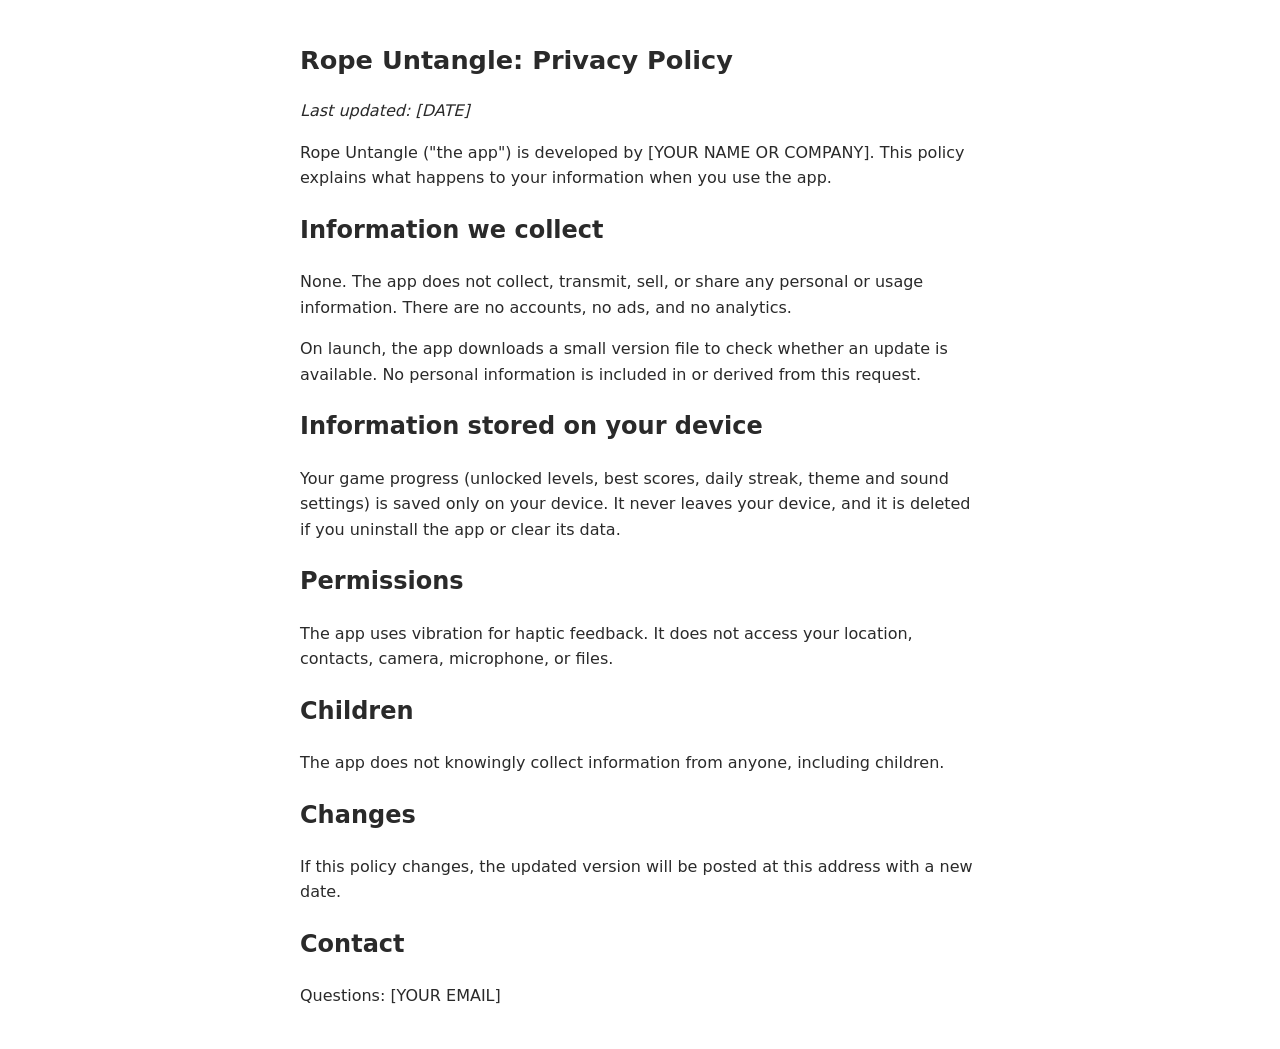
==== privacy-policy.html @ ff1aed51 "initial version" ====
<!doctype html>
<html lang="en"><head><meta charset="utf-8"><meta name="viewport" content="width=device-width, initial-scale=1">
<title>Rope Untangle: Privacy Policy</title>
<style>body{font-family:system-ui,sans-serif;max-width:680px;margin:40px auto;padding:0 20px;line-height:1.6;color:#2a2a2a}h1{font-size:1.6rem}</style>
</head><body>
<h1>Rope Untangle: Privacy Policy</h1>
<p><em>Last updated: [DATE]</em></p>
<p>Rope Untangle ("the app") is developed by [YOUR NAME OR COMPANY]. This policy explains what happens to your information when you use the app.</p>
<h2>Information we collect</h2>
<p>None. The app does not collect, transmit, sell, or share any personal or usage information. There are no accounts, no ads, and no analytics.</p>
<p>On launch, the app downloads a small version file to check whether an update is available. No personal information is included in or derived from this request.</p>
<h2>Information stored on your device</h2>
<p>Your game progress (unlocked levels, best scores, daily streak, theme and sound settings) is saved only on your device. It never leaves your device, and it is deleted if you uninstall the app or clear its data.</p>
<h2>Permissions</h2>
<p>The app uses vibration for haptic feedback. It does not access your location, contacts, camera, microphone, or files.</p>
<h2>Children</h2>
<p>The app does not knowingly collect information from anyone, including children.</p>
<h2>Changes</h2>
<p>If this policy changes, the updated version will be posted at this address with a new date.</p>
<h2>Contact</h2>
<p>Questions: [YOUR EMAIL]</p>
</body></html>
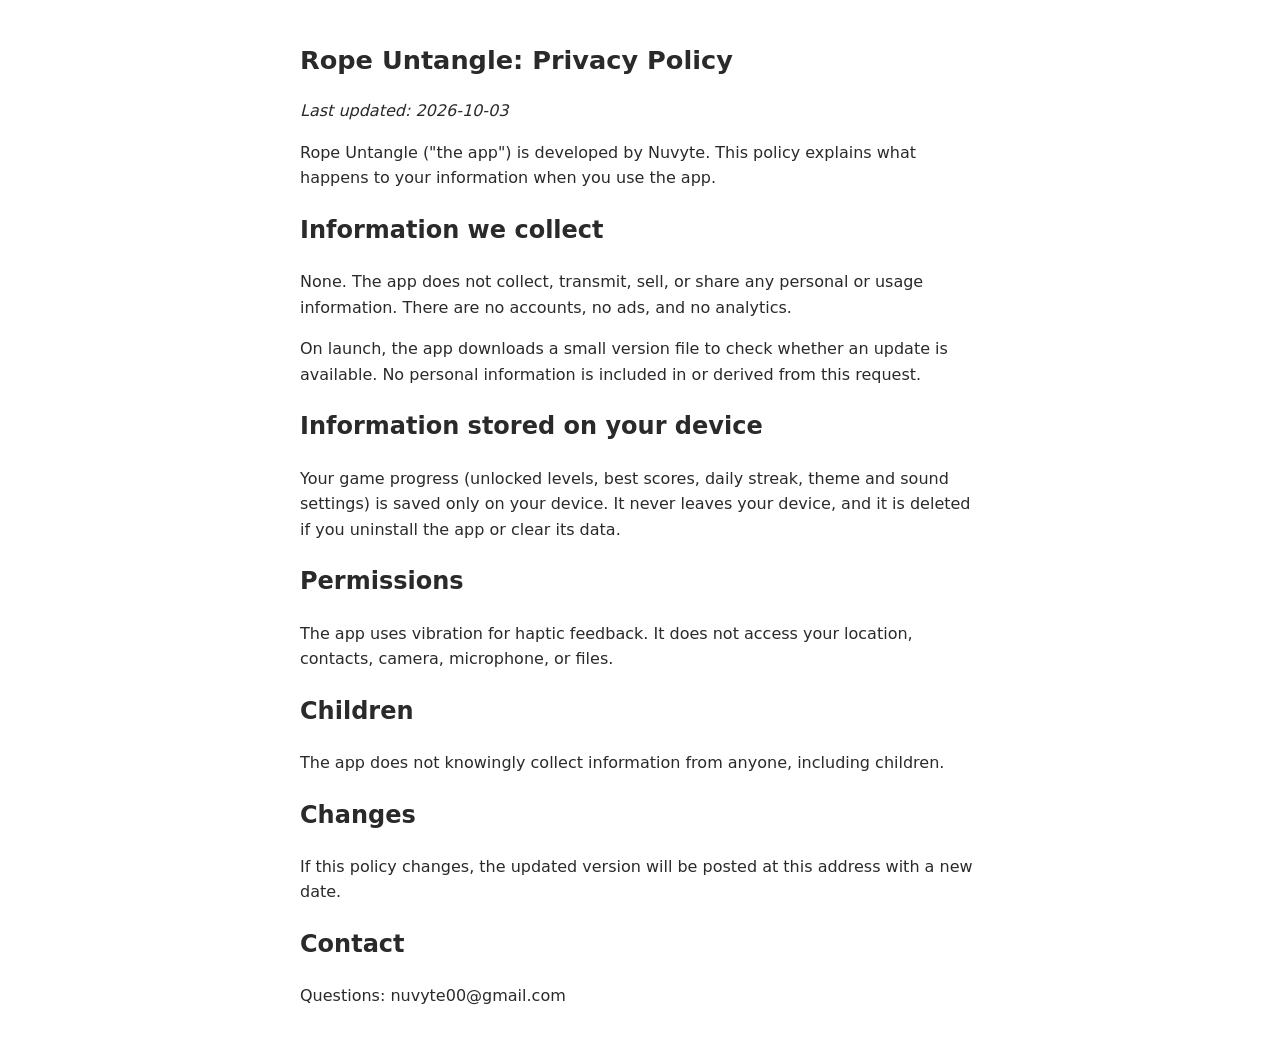
==== commit 34165490: "updated policy" ====
--- a/privacy-policy.html
+++ b/privacy-policy.html
@@ -4,8 +4,8 @@
 <style>body{font-family:system-ui,sans-serif;max-width:680px;margin:40px auto;padding:0 20px;line-height:1.6;color:#2a2a2a}h1{font-size:1.6rem}</style>
 </head><body>
 <h1>Rope Untangle: Privacy Policy</h1>
-<p><em>Last updated: [DATE]</em></p>
-<p>Rope Untangle ("the app") is developed by [YOUR NAME OR COMPANY]. This policy explains what happens to your information when you use the app.</p>
+<p><em>Last updated: 2026-10-03</em></p>
+<p>Rope Untangle ("the app") is developed by Nuvyte. This policy explains what happens to your information when you use the app.</p>
 <h2>Information we collect</h2>
 <p>None. The app does not collect, transmit, sell, or share any personal or usage information. There are no accounts, no ads, and no analytics.</p>
 <p>On launch, the app downloads a small version file to check whether an update is available. No personal information is included in or derived from this request.</p>
@@ -18,5 +18,5 @@
 <h2>Changes</h2>
 <p>If this policy changes, the updated version will be posted at this address with a new date.</p>
 <h2>Contact</h2>
-<p>Questions: [YOUR EMAIL]</p>
+<p>Questions: nuvyte00@gmail.com</p>
 </body></html>
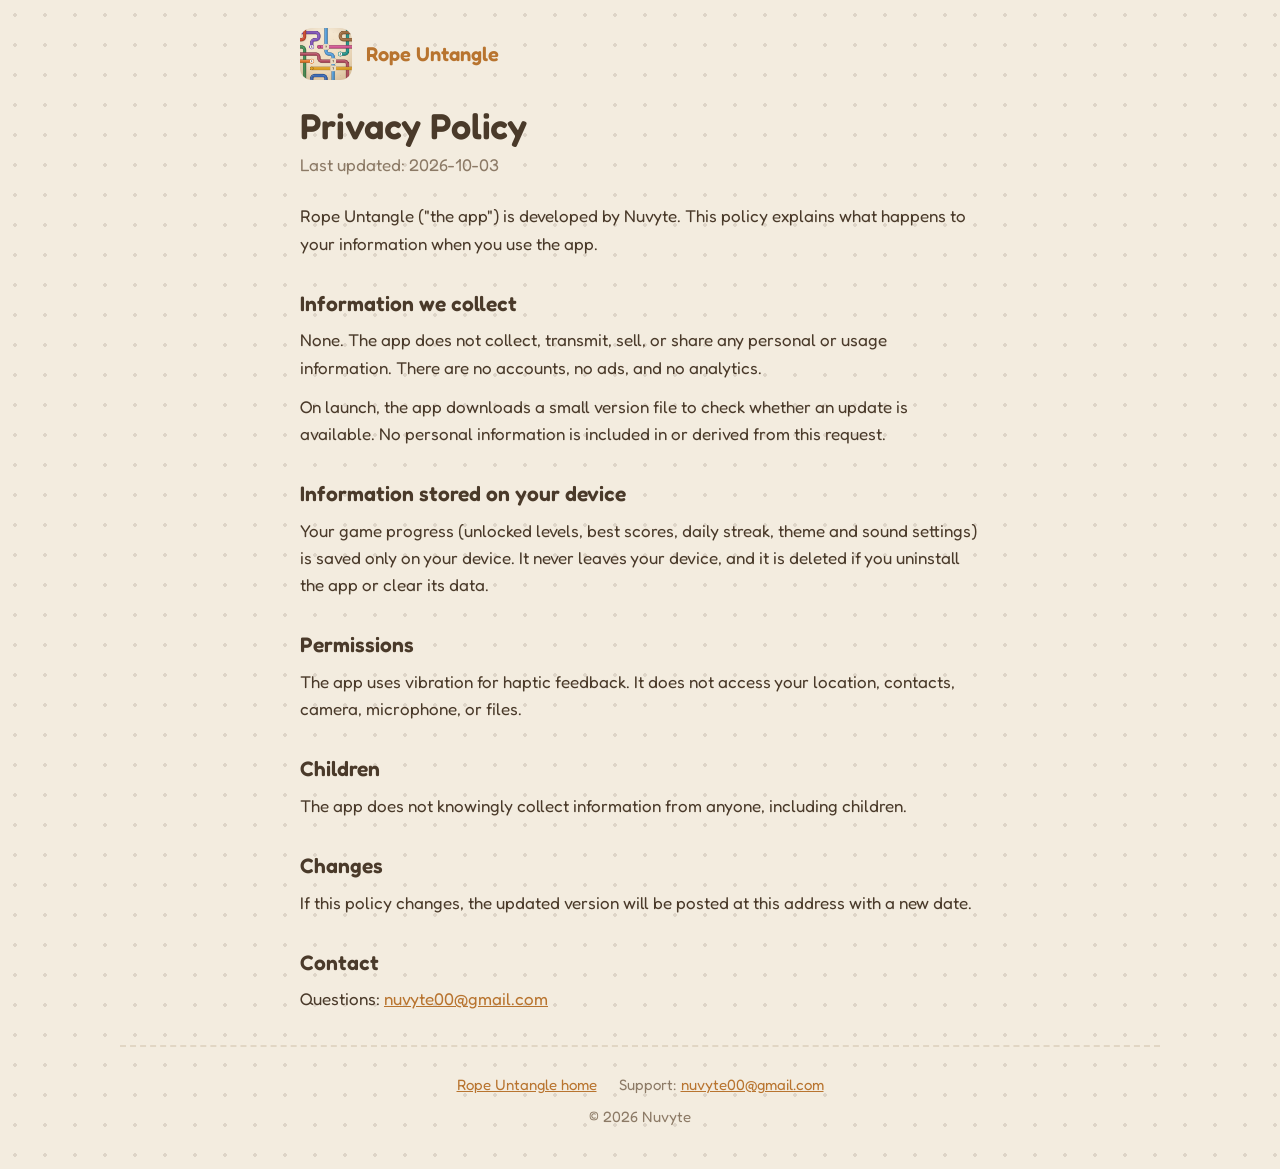
==== commit d09c1c4c: "Redesign site in the game's Paper/Night style: hero, rope illustration, screenshots, how it works, f" ====
--- a/privacy-policy.html
+++ b/privacy-policy.html
@@ -1,10 +1,18 @@
 <!doctype html>
 <html lang="en"><head><meta charset="utf-8"><meta name="viewport" content="width=device-width, initial-scale=1">
 <title>Rope Untangle: Privacy Policy</title>
-<style>body{font-family:system-ui,sans-serif;max-width:680px;margin:40px auto;padding:0 20px;line-height:1.6;color:#2a2a2a}h1{font-size:1.6rem}</style>
+<meta name="theme-color" content="#F3ECDF" media="(prefers-color-scheme: light)">
+<meta name="theme-color" content="#10151C" media="(prefers-color-scheme: dark)">
+<link rel="icon" type="image/png" sizes="32x32" href="img/favicon-32.png">
+<link rel="preconnect" href="https://fonts.googleapis.com">
+<link rel="preconnect" href="https://fonts.gstatic.com" crossorigin>
+<link href="https://fonts.googleapis.com/css2?family=Fredoka:wght@400;500;600;700&display=swap" rel="stylesheet">
+<link rel="stylesheet" href="style.css">
 </head><body>
-<h1>Rope Untangle: Privacy Policy</h1>
-<p><em>Last updated: 2026-10-03</em></p>
+<main class="doc wrap">
+<header><a href="./"><img src="img/icon-192.png" alt=""></a><a href="./">Rope Untangle</a></header>
+<h1>Privacy Policy</h1>
+<p class="date">Last updated: 2026-10-03</p>
 <p>Rope Untangle ("the app") is developed by Nuvyte. This policy explains what happens to your information when you use the app.</p>
 <h2>Information we collect</h2>
 <p>None. The app does not collect, transmit, sell, or share any personal or usage information. There are no accounts, no ads, and no analytics.</p>
@@ -18,5 +26,7 @@
 <h2>Changes</h2>
 <p>If this policy changes, the updated version will be posted at this address with a new date.</p>
 <h2>Contact</h2>
-<p>Questions: nuvyte00@gmail.com</p>
+<p>Questions: <a href="mailto:nuvyte00@gmail.com">nuvyte00@gmail.com</a></p>
+</main>
+<footer class="wrap"><nav><a href="./">Rope Untangle home</a><span>Support: <a href="mailto:nuvyte00@gmail.com">nuvyte00@gmail.com</a></span></nav>© 2026 Nuvyte</footer>
 </body></html>
--- a/style.css
+++ b/style.css
@@ -0,0 +1,75 @@
+/* Rope Untangle site: "Paper" by day, "Night" in dark mode, like the game's themes */
+:root{
+  --page:#F3ECDF;--card:#FBF7EF;--line:#E1D6C4;--ink:#4A3A2A;--muted:#8C7A66;--accent:#B8742F;--accent-edge:#8F5820;--on-accent:#fff;
+  --dot:rgba(74,58,42,.13);--peg:#6B4A2E;--patch:#EADFCB;--patch-edge:#B9A68A;--shade:rgba(60,40,20,.28);
+  color-scheme:light;
+}
+@media (prefers-color-scheme:dark){:root{
+  --page:#10151C;--card:#18202A;--line:#253040;--ink:#E6EBF1;--muted:#97A3B5;--accent:#E2A64B;--accent-edge:#A8732A;--on-accent:#1B1206;
+  --dot:rgba(151,163,181,.13);--peg:#B58A3C;--patch:#2A3546;--patch-edge:#4A5A70;--shade:rgba(0,0,0,.45);
+  color-scheme:dark}}
+*,*::before,*::after{box-sizing:border-box}
+html{-webkit-text-size-adjust:100%}
+body{margin:0;background:var(--page);color:var(--ink);font:17px/1.6 'Fredoka','Trebuchet MS','Avenir Next',system-ui,sans-serif;
+  background-image:radial-gradient(var(--dot) 1.6px,transparent 1.8px);background-size:30px 30px}
+a{color:var(--accent)}
+img{max-width:100%;display:block}
+.wrap{max-width:1040px;margin:0 auto;padding-inline:20px}
+
+/* hero */
+.hero{text-align:center;padding-block:52px 10px}
+.app-icon{width:104px;height:104px;border-radius:24px;margin:0 auto 22px;box-shadow:0 12px 30px var(--shade)}
+.hero h1{margin:0;font-size:clamp(44px,10vw,76px);font-weight:700;line-height:1;color:var(--accent);letter-spacing:-.5px}
+.tagline{font-size:clamp(21px,4vw,28px);font-weight:500;line-height:1.3;margin:16px 0 12px}
+.sub{color:var(--muted);margin:0 auto 26px;max-width:40ch}
+.cta{display:inline-flex;align-items:center;gap:12px;background:var(--accent);color:var(--on-accent);text-decoration:none;font-weight:600;font-size:20px;
+  padding:15px 30px;border-radius:999px;box-shadow:inset 0 -5px 0 var(--accent-edge),0 8px 20px var(--shade)}
+.cta:active{transform:translateY(3px);box-shadow:inset 0 -2px 0 var(--accent-edge)}
+.cta svg{width:22px;height:22px;flex:none}
+.facts{display:flex;flex-wrap:wrap;justify-content:center;gap:8px 10px;list-style:none;padding:0;margin:24px 0 0}
+.facts li{border:2px solid var(--line);background:var(--card);border-radius:999px;padding:4px 14px;font-size:15px;color:var(--muted)}
+
+/* decorative ropes, drawn like the game: outline, colour, highlight; pegs at the ends; a "?" patch at a hidden crossing */
+.ropes{display:block;width:min(720px,100%);height:auto;margin:30px auto 10px}
+.ropes path{fill:none;stroke-linecap:round;stroke-linejoin:round}
+.ropes .o{stroke:var(--shade);stroke-width:17}
+.ropes .h{stroke:rgba(255,255,255,.35);stroke-width:3}
+.ropes .peg{fill:var(--peg)}
+.ropes .patch{fill:var(--patch);stroke:var(--patch-edge);stroke-width:2;stroke-dasharray:4 3}
+.ropes text{font:600 15px 'Fredoka',system-ui,sans-serif;fill:var(--ink);text-anchor:middle;dominant-baseline:central}
+.ropes .clue{fill:#fff;stroke-width:3.5}
+.ropes .clue-n{fill:#3A2A1A;font-size:13px}
+
+/* screenshots */
+.shots{display:flex;gap:16px;overflow-x:auto;scroll-snap-type:x mandatory;padding:10px 20px 22px;margin:0 auto;max-width:1240px;
+  scrollbar-width:thin;scrollbar-color:var(--line) transparent}
+.shots img{flex:none;width:clamp(200px,58vw,250px);aspect-ratio:9/16;height:auto;border-radius:18px;scroll-snap-align:center;box-shadow:0 8px 22px var(--shade)}
+.hint{text-align:center;color:var(--muted);font-size:14px;margin:0}
+
+/* sections */
+section h2{font-size:clamp(24px,4vw,30px);font-weight:600;text-align:center;margin:56px 0 24px}
+.steps{display:grid;grid-template-columns:repeat(auto-fit,minmax(min(100%,240px),1fr));gap:14px;counter-reset:s}
+.step{background:var(--card);border:2px solid var(--line);border-radius:16px;padding:18px 20px}
+.step b{display:block;font-size:19px;font-weight:600;margin-bottom:4px}
+.step b::before{counter-increment:s;content:counter(s);display:inline-grid;place-items:center;width:30px;height:30px;margin-right:10px;border-radius:50%;
+  background:var(--accent);color:var(--on-accent);font-size:16px;vertical-align:2px}
+.step p,.card p{margin:0;color:var(--muted);font-size:16px}
+.grid{display:grid;grid-template-columns:repeat(auto-fit,minmax(min(100%,400px),1fr));gap:14px}
+.card{background:var(--card);border:2px solid var(--line);border-radius:16px;padding:20px 20px 16px}
+.card h3{display:flex;align-items:center;gap:12px;margin:0 0 8px;font-size:19px;font-weight:600}
+.card ul{margin:0;padding-left:18px;color:var(--muted);font-size:16px}.card li{margin-bottom:3px}
+.end{--c:#8E5BC0;width:26px;height:26px;border-radius:50%;background:#fff;border:4px solid var(--c);flex:none;box-shadow:0 2px 0 var(--shade)}
+
+/* footer */
+footer{margin-top:64px;border-top:2px dashed var(--line);padding-block:26px 40px;text-align:center;color:var(--muted);font-size:15px}
+footer nav{display:flex;flex-wrap:wrap;justify-content:center;gap:6px 22px;margin-bottom:8px}
+
+/* privacy page */
+.doc{max-width:720px;margin:0 auto;padding-block:28px 20px}
+.doc header{display:flex;align-items:center;gap:14px;margin-bottom:24px}
+.doc header img{width:52px;height:52px;border-radius:12px}
+.doc header a{text-decoration:none;color:var(--accent);font-weight:600;font-size:20px}
+.doc h1{font-size:clamp(28px,5vw,36px);font-weight:600;line-height:1.2;margin:0 0 4px}
+.doc h2{font-size:21px;font-weight:600;margin:30px 0 6px;text-align:left}
+.doc p{margin:0 0 12px}
+.doc .date{color:var(--muted);margin-bottom:24px}
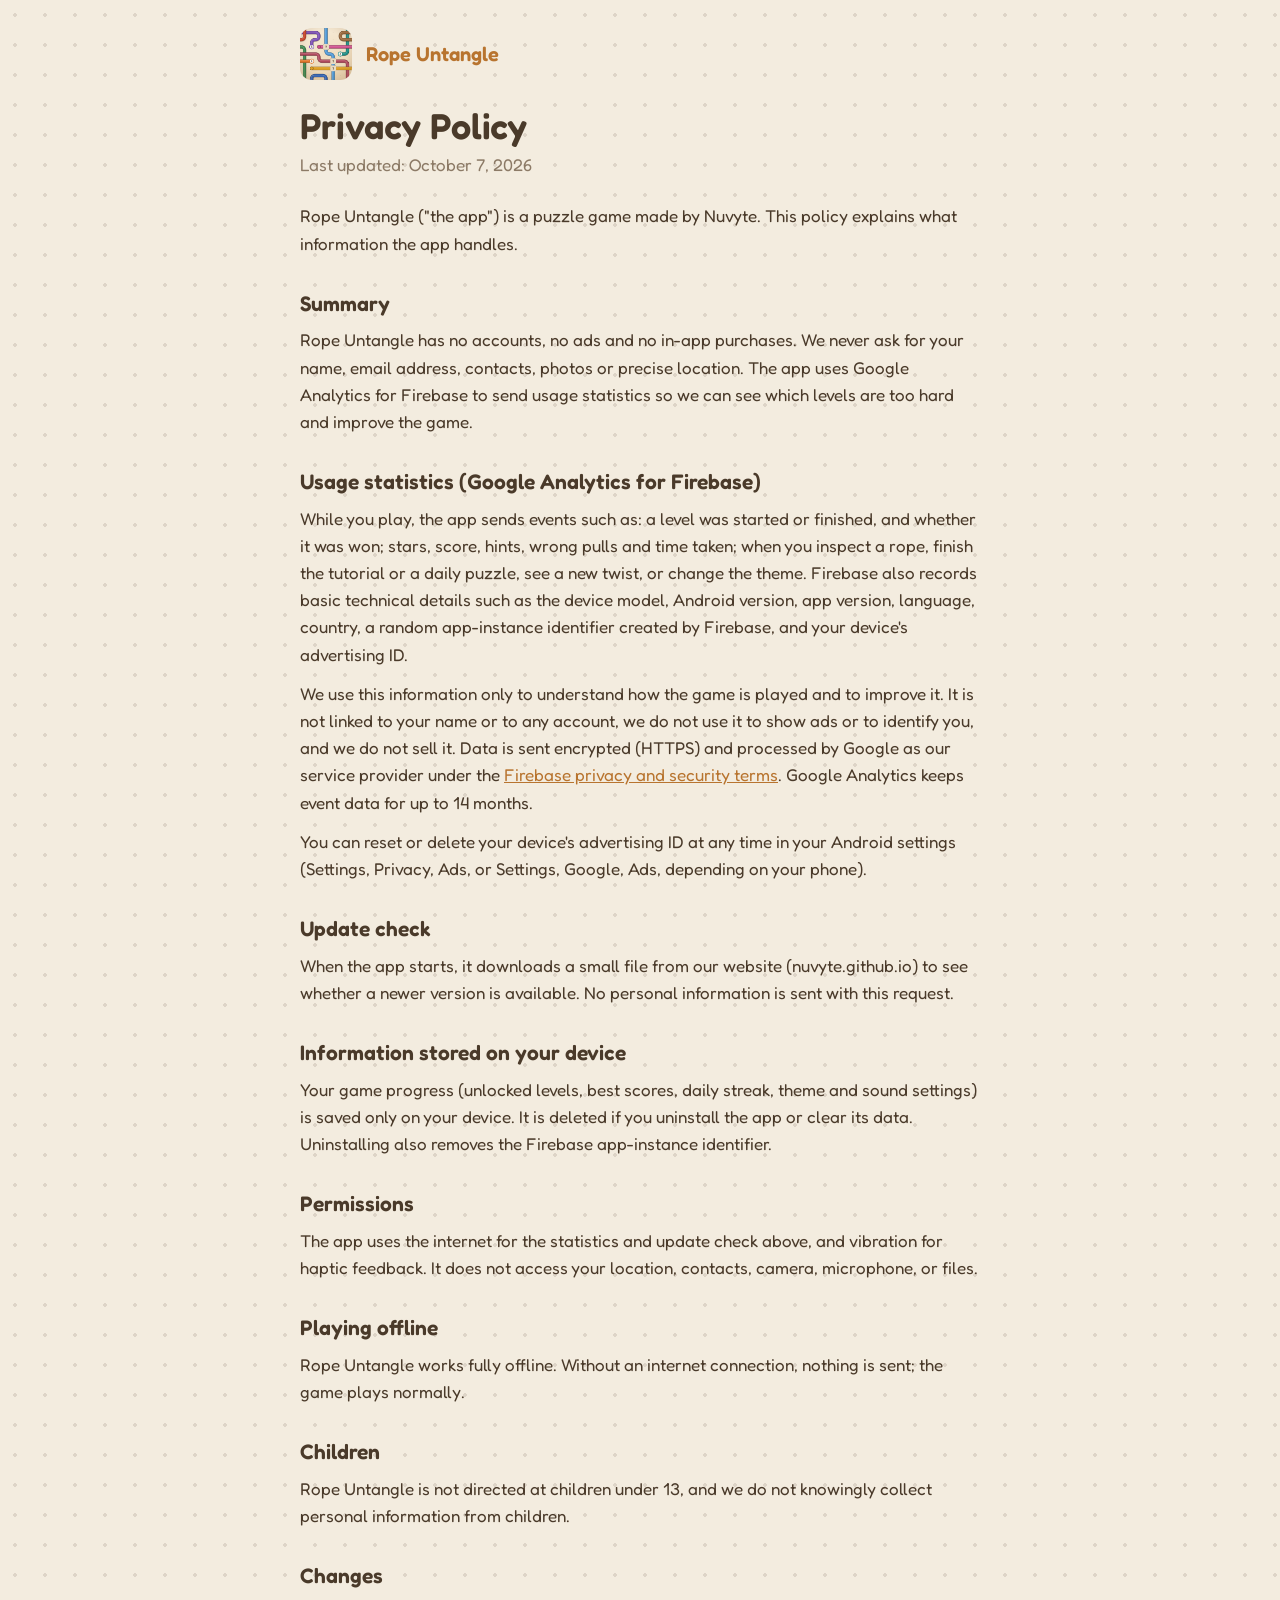
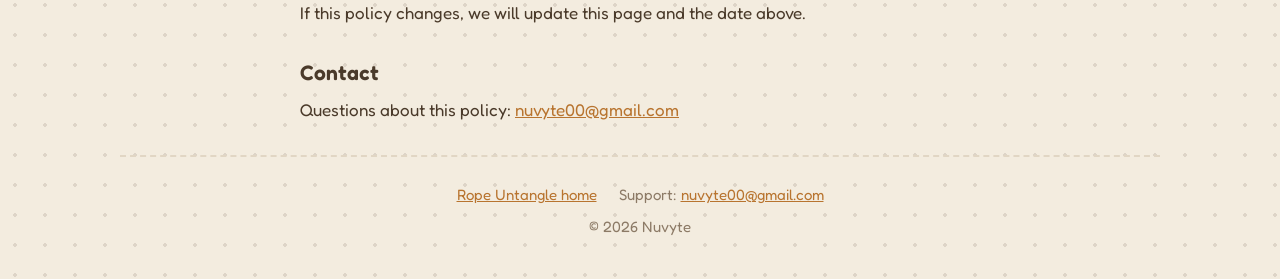
==== commit 8c888e17: "Privacy policy: describe Firebase Analytics (incl. advertising ID) and the update check Co-Authored-" ====
--- a/privacy-policy.html
+++ b/privacy-policy.html
@@ -12,21 +12,28 @@
 <main class="doc wrap">
 <header><a href="./"><img src="img/icon-192.png" alt=""></a><a href="./">Rope Untangle</a></header>
 <h1>Privacy Policy</h1>
-<p class="date">Last updated: 2026-10-03</p>
-<p>Rope Untangle ("the app") is developed by Nuvyte. This policy explains what happens to your information when you use the app.</p>
-<h2>Information we collect</h2>
-<p>None. The app does not collect, transmit, sell, or share any personal or usage information. There are no accounts, no ads, and no analytics.</p>
-<p>On launch, the app downloads a small version file to check whether an update is available. No personal information is included in or derived from this request.</p>
+<p class="date">Last updated: October 7, 2026</p>
+<p>Rope Untangle ("the app") is a puzzle game made by Nuvyte. This policy explains what information the app handles.</p>
+<h2>Summary</h2>
+<p>Rope Untangle has no accounts, no ads and no in-app purchases. We never ask for your name, email address, contacts, photos or precise location. The app uses Google Analytics for Firebase to send usage statistics so we can see which levels are too hard and improve the game.</p>
+<h2>Usage statistics (Google Analytics for Firebase)</h2>
+<p>While you play, the app sends events such as: a level was started or finished, and whether it was won; stars, score, hints, wrong pulls and time taken; when you inspect a rope, finish the tutorial or a daily puzzle, see a new twist, or change the theme. Firebase also records basic technical details such as the device model, Android version, app version, language, country, a random app-instance identifier created by Firebase, and your device's advertising ID.</p>
+<p>We use this information only to understand how the game is played and to improve it. It is not linked to your name or to any account, we do not use it to show ads or to identify you, and we do not sell it. Data is sent encrypted (HTTPS) and processed by Google as our service provider under the <a href="https://firebase.google.com/support/privacy">Firebase privacy and security terms</a>. Google Analytics keeps event data for up to 14 months.</p>
+<p>You can reset or delete your device's advertising ID at any time in your Android settings (Settings, Privacy, Ads, or Settings, Google, Ads, depending on your phone).</p>
+<h2>Update check</h2>
+<p>When the app starts, it downloads a small file from our website (nuvyte.github.io) to see whether a newer version is available. No personal information is sent with this request.</p>
 <h2>Information stored on your device</h2>
-<p>Your game progress (unlocked levels, best scores, daily streak, theme and sound settings) is saved only on your device. It never leaves your device, and it is deleted if you uninstall the app or clear its data.</p>
+<p>Your game progress (unlocked levels, best scores, daily streak, theme and sound settings) is saved only on your device. It is deleted if you uninstall the app or clear its data. Uninstalling also removes the Firebase app-instance identifier.</p>
 <h2>Permissions</h2>
-<p>The app uses vibration for haptic feedback. It does not access your location, contacts, camera, microphone, or files.</p>
+<p>The app uses the internet for the statistics and update check above, and vibration for haptic feedback. It does not access your location, contacts, camera, microphone, or files.</p>
+<h2>Playing offline</h2>
+<p>Rope Untangle works fully offline. Without an internet connection, nothing is sent; the game plays normally.</p>
 <h2>Children</h2>
-<p>The app does not knowingly collect information from anyone, including children.</p>
+<p>Rope Untangle is not directed at children under 13, and we do not knowingly collect personal information from children.</p>
 <h2>Changes</h2>
-<p>If this policy changes, the updated version will be posted at this address with a new date.</p>
+<p>If this policy changes, we will update this page and the date above.</p>
 <h2>Contact</h2>
-<p>Questions: <a href="mailto:nuvyte00@gmail.com">nuvyte00@gmail.com</a></p>
+<p>Questions about this policy: <a href="mailto:nuvyte00@gmail.com">nuvyte00@gmail.com</a></p>
 </main>
 <footer class="wrap"><nav><a href="./">Rope Untangle home</a><span>Support: <a href="mailto:nuvyte00@gmail.com">nuvyte00@gmail.com</a></span></nav>© 2026 Nuvyte</footer>
 </body></html>
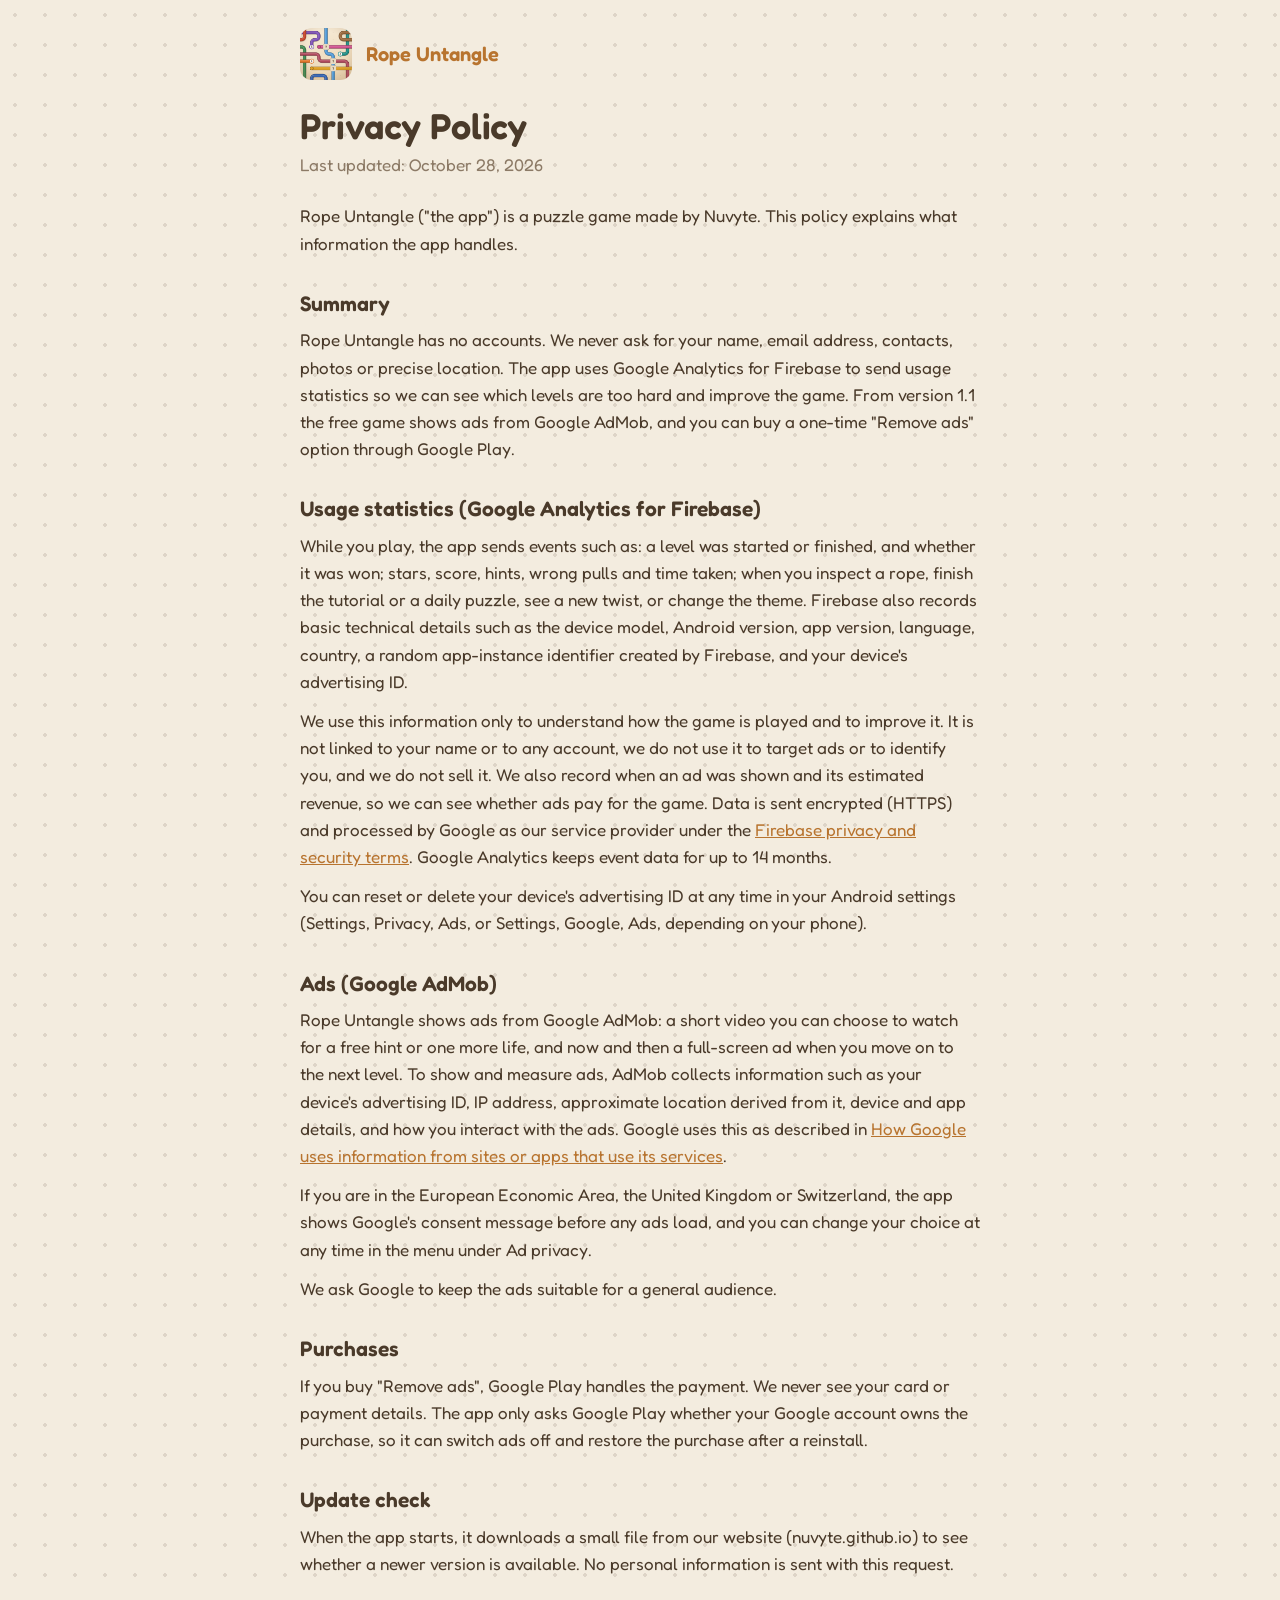
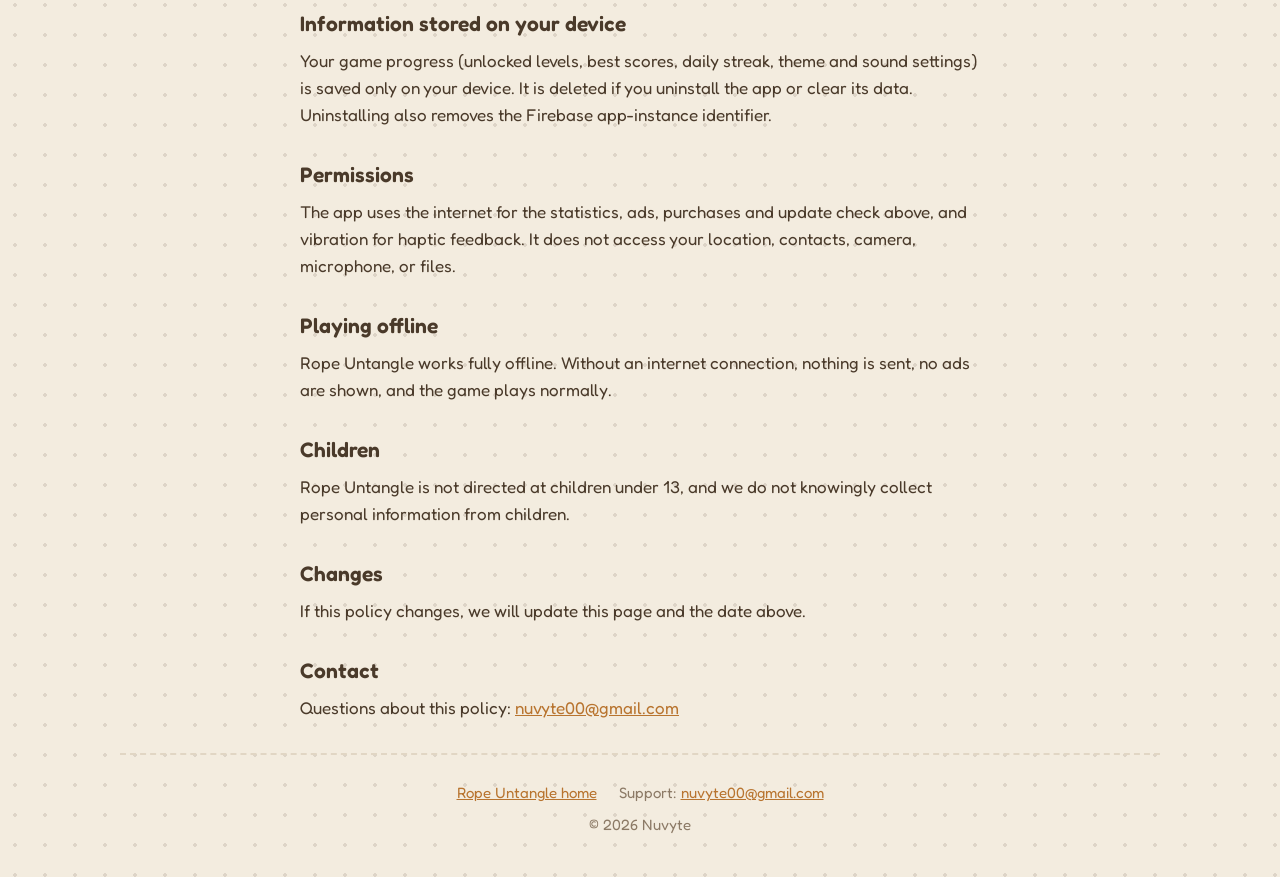
==== commit 1848ee6d: "Privacy policy: AdMob ads and the Remove ads purchase (app version 1.1) Co-Authored-By: Claude Opus " ====
--- a/privacy-policy.html
+++ b/privacy-policy.html
@@ -12,22 +12,28 @@
 <main class="doc wrap">
 <header><a href="./"><img src="img/icon-192.png" alt=""></a><a href="./">Rope Untangle</a></header>
 <h1>Privacy Policy</h1>
-<p class="date">Last updated: October 7, 2026</p>
+<p class="date">Last updated: October 28, 2026</p>
 <p>Rope Untangle ("the app") is a puzzle game made by Nuvyte. This policy explains what information the app handles.</p>
 <h2>Summary</h2>
-<p>Rope Untangle has no accounts, no ads and no in-app purchases. We never ask for your name, email address, contacts, photos or precise location. The app uses Google Analytics for Firebase to send usage statistics so we can see which levels are too hard and improve the game.</p>
+<p>Rope Untangle has no accounts. We never ask for your name, email address, contacts, photos or precise location. The app uses Google Analytics for Firebase to send usage statistics so we can see which levels are too hard and improve the game. From version 1.1 the free game shows ads from Google AdMob, and you can buy a one-time "Remove ads" option through Google Play.</p>
 <h2>Usage statistics (Google Analytics for Firebase)</h2>
 <p>While you play, the app sends events such as: a level was started or finished, and whether it was won; stars, score, hints, wrong pulls and time taken; when you inspect a rope, finish the tutorial or a daily puzzle, see a new twist, or change the theme. Firebase also records basic technical details such as the device model, Android version, app version, language, country, a random app-instance identifier created by Firebase, and your device's advertising ID.</p>
-<p>We use this information only to understand how the game is played and to improve it. It is not linked to your name or to any account, we do not use it to show ads or to identify you, and we do not sell it. Data is sent encrypted (HTTPS) and processed by Google as our service provider under the <a href="https://firebase.google.com/support/privacy">Firebase privacy and security terms</a>. Google Analytics keeps event data for up to 14 months.</p>
+<p>We use this information only to understand how the game is played and to improve it. It is not linked to your name or to any account, we do not use it to target ads or to identify you, and we do not sell it. We also record when an ad was shown and its estimated revenue, so we can see whether ads pay for the game. Data is sent encrypted (HTTPS) and processed by Google as our service provider under the <a href="https://firebase.google.com/support/privacy">Firebase privacy and security terms</a>. Google Analytics keeps event data for up to 14 months.</p>
 <p>You can reset or delete your device's advertising ID at any time in your Android settings (Settings, Privacy, Ads, or Settings, Google, Ads, depending on your phone).</p>
+<h2>Ads (Google AdMob)</h2>
+<p>Rope Untangle shows ads from Google AdMob: a short video you can choose to watch for a free hint or one more life, and now and then a full-screen ad when you move on to the next level. To show and measure ads, AdMob collects information such as your device's advertising ID, IP address, approximate location derived from it, device and app details, and how you interact with the ads. Google uses this as described in <a href="https://policies.google.com/technologies/partner-sites">How Google uses information from sites or apps that use its services</a>.</p>
+<p>If you are in the European Economic Area, the United Kingdom or Switzerland, the app shows Google's consent message before any ads load, and you can change your choice at any time in the menu under Ad privacy.</p>
+<p>We ask Google to keep the ads suitable for a general audience.</p>
+<h2>Purchases</h2>
+<p>If you buy "Remove ads", Google Play handles the payment. We never see your card or payment details. The app only asks Google Play whether your Google account owns the purchase, so it can switch ads off and restore the purchase after a reinstall.</p>
 <h2>Update check</h2>
 <p>When the app starts, it downloads a small file from our website (nuvyte.github.io) to see whether a newer version is available. No personal information is sent with this request.</p>
 <h2>Information stored on your device</h2>
 <p>Your game progress (unlocked levels, best scores, daily streak, theme and sound settings) is saved only on your device. It is deleted if you uninstall the app or clear its data. Uninstalling also removes the Firebase app-instance identifier.</p>
 <h2>Permissions</h2>
-<p>The app uses the internet for the statistics and update check above, and vibration for haptic feedback. It does not access your location, contacts, camera, microphone, or files.</p>
+<p>The app uses the internet for the statistics, ads, purchases and update check above, and vibration for haptic feedback. It does not access your location, contacts, camera, microphone, or files.</p>
 <h2>Playing offline</h2>
-<p>Rope Untangle works fully offline. Without an internet connection, nothing is sent; the game plays normally.</p>
+<p>Rope Untangle works fully offline. Without an internet connection, nothing is sent, no ads are shown, and the game plays normally.</p>
 <h2>Children</h2>
 <p>Rope Untangle is not directed at children under 13, and we do not knowingly collect personal information from children.</p>
 <h2>Changes</h2>
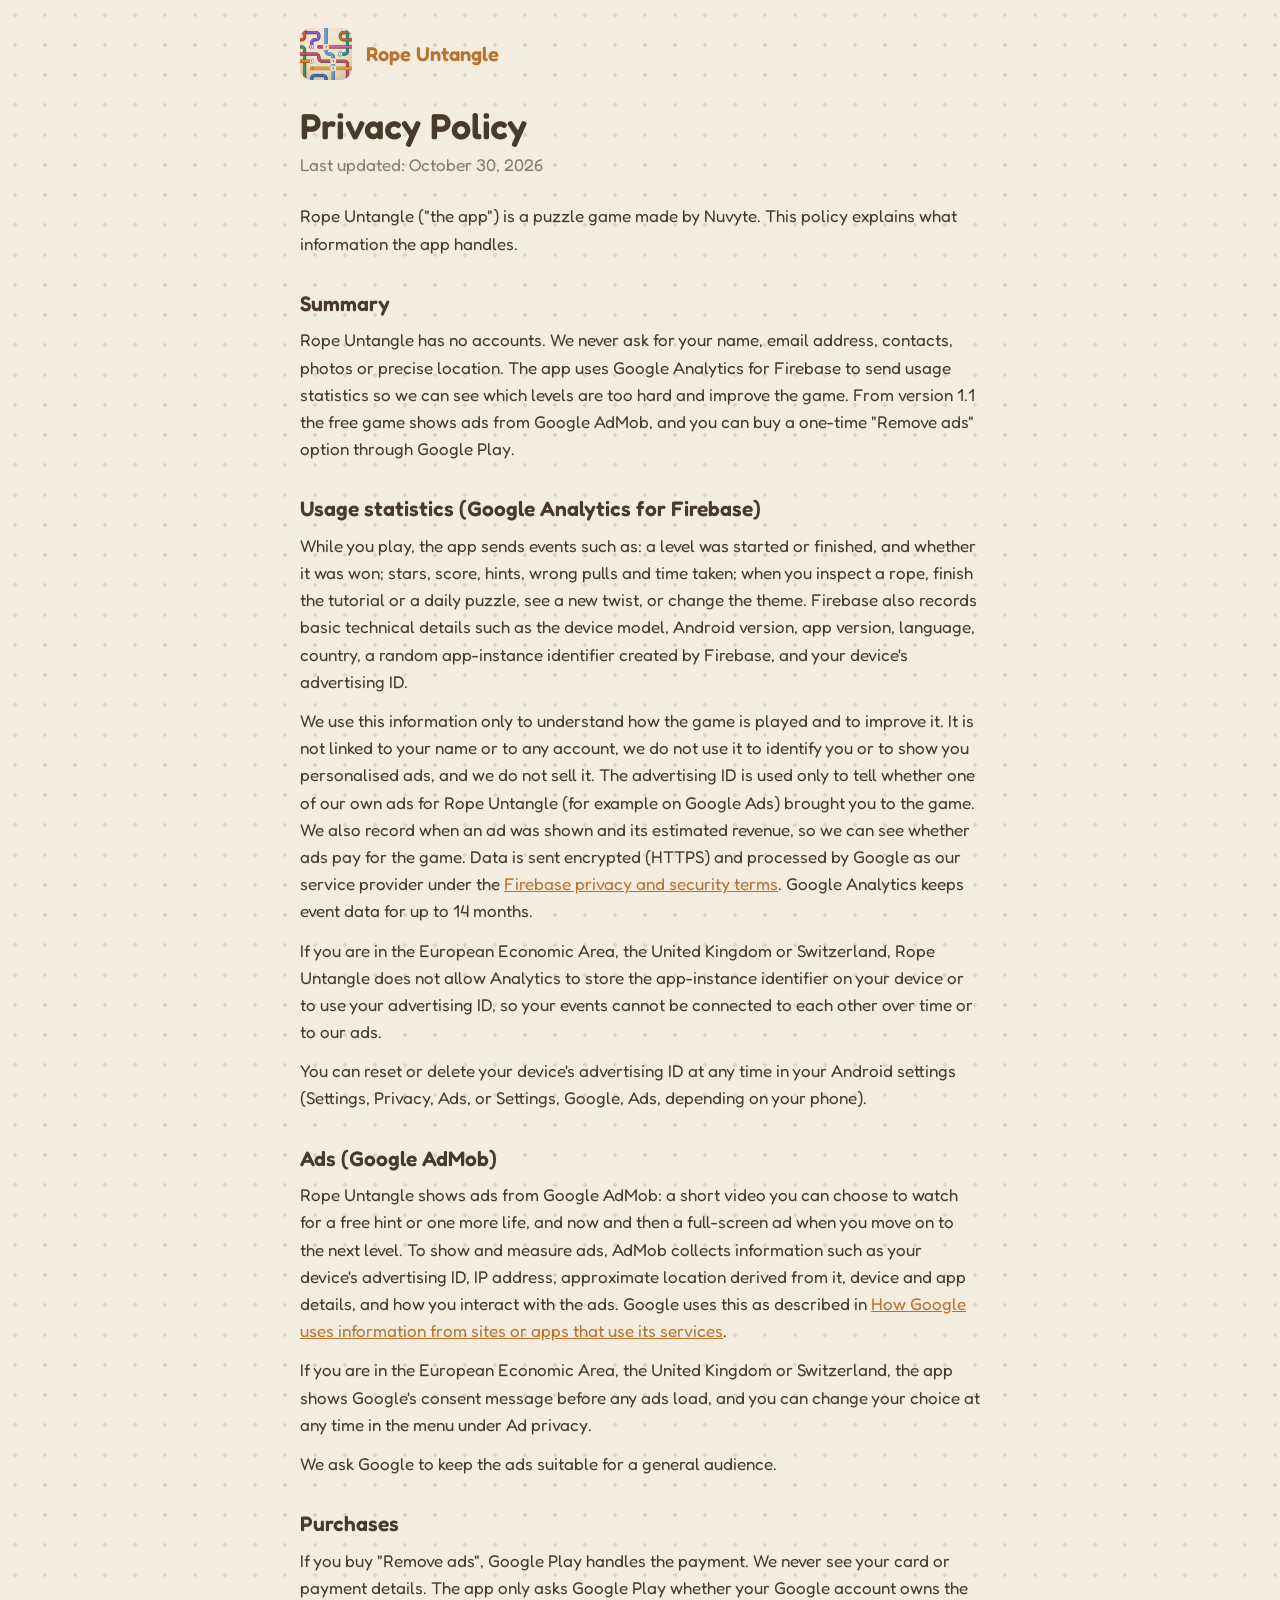
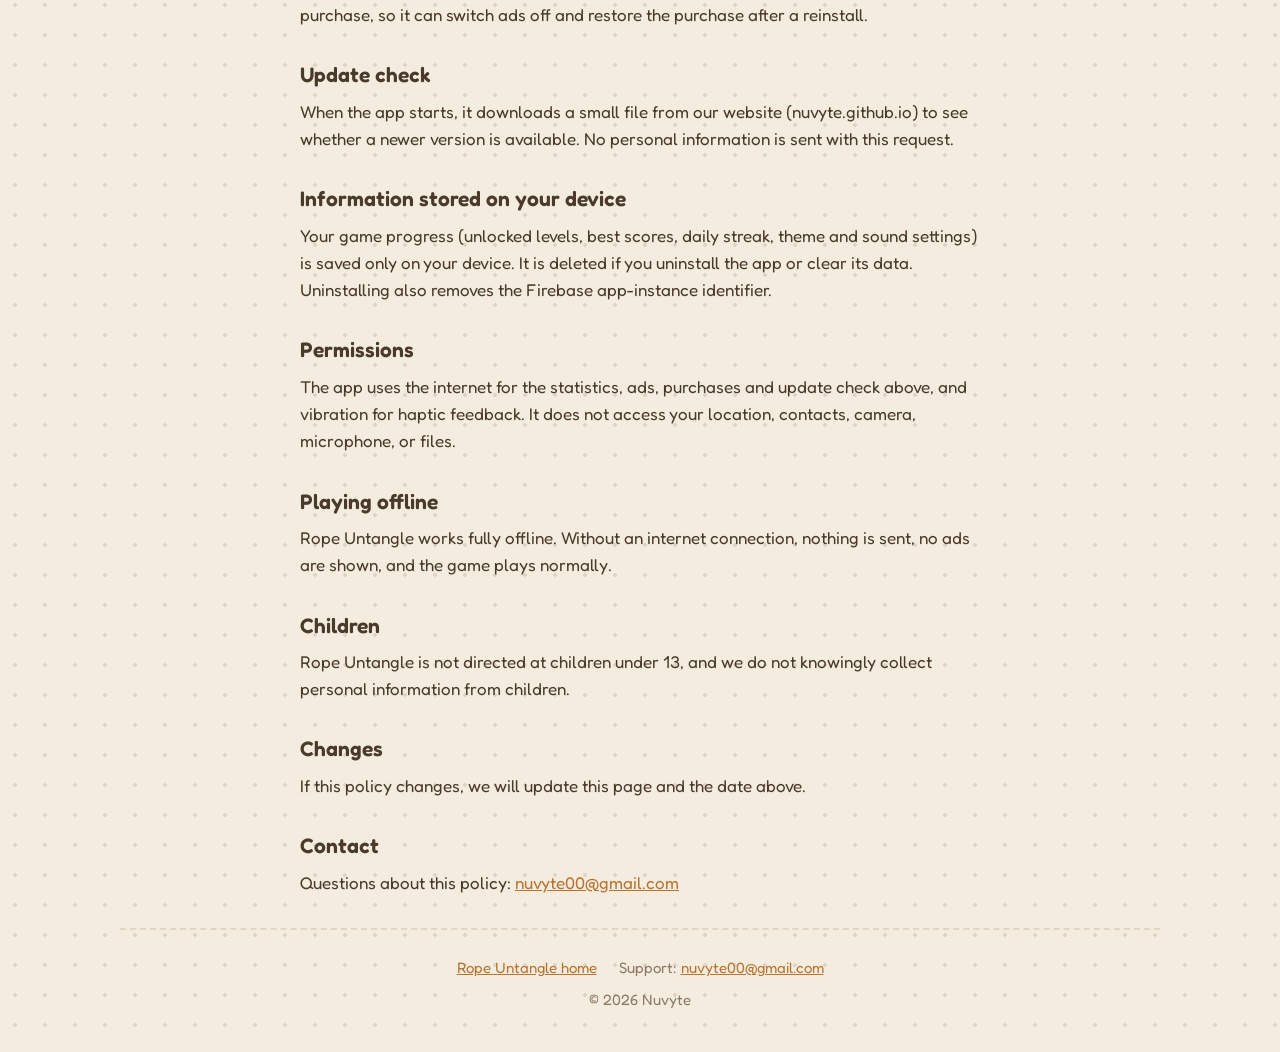
==== commit ba94cc40: "Privacy policy: advertising ID used to measure our own ad campaigns; EEA consent Co-Authored-By: Cla" ====
--- a/privacy-policy.html
+++ b/privacy-policy.html
@@ -12,13 +12,14 @@
 <main class="doc wrap">
 <header><a href="./"><img src="img/icon-192.png" alt=""></a><a href="./">Rope Untangle</a></header>
 <h1>Privacy Policy</h1>
-<p class="date">Last updated: October 28, 2026</p>
+<p class="date">Last updated: October 30, 2026</p>
 <p>Rope Untangle ("the app") is a puzzle game made by Nuvyte. This policy explains what information the app handles.</p>
 <h2>Summary</h2>
 <p>Rope Untangle has no accounts. We never ask for your name, email address, contacts, photos or precise location. The app uses Google Analytics for Firebase to send usage statistics so we can see which levels are too hard and improve the game. From version 1.1 the free game shows ads from Google AdMob, and you can buy a one-time "Remove ads" option through Google Play.</p>
 <h2>Usage statistics (Google Analytics for Firebase)</h2>
 <p>While you play, the app sends events such as: a level was started or finished, and whether it was won; stars, score, hints, wrong pulls and time taken; when you inspect a rope, finish the tutorial or a daily puzzle, see a new twist, or change the theme. Firebase also records basic technical details such as the device model, Android version, app version, language, country, a random app-instance identifier created by Firebase, and your device's advertising ID.</p>
-<p>We use this information only to understand how the game is played and to improve it. It is not linked to your name or to any account, we do not use it to target ads or to identify you, and we do not sell it. We also record when an ad was shown and its estimated revenue, so we can see whether ads pay for the game. Data is sent encrypted (HTTPS) and processed by Google as our service provider under the <a href="https://firebase.google.com/support/privacy">Firebase privacy and security terms</a>. Google Analytics keeps event data for up to 14 months.</p>
+<p>We use this information only to understand how the game is played and to improve it. It is not linked to your name or to any account, we do not use it to identify you or to show you personalised ads, and we do not sell it. The advertising ID is used only to tell whether one of our own ads for Rope Untangle (for example on Google Ads) brought you to the game. We also record when an ad was shown and its estimated revenue, so we can see whether ads pay for the game. Data is sent encrypted (HTTPS) and processed by Google as our service provider under the <a href="https://firebase.google.com/support/privacy">Firebase privacy and security terms</a>. Google Analytics keeps event data for up to 14 months.</p>
+<p>If you are in the European Economic Area, the United Kingdom or Switzerland, Rope Untangle does not allow Analytics to store the app-instance identifier on your device or to use your advertising ID, so your events cannot be connected to each other over time or to our ads.</p>
 <p>You can reset or delete your device's advertising ID at any time in your Android settings (Settings, Privacy, Ads, or Settings, Google, Ads, depending on your phone).</p>
 <h2>Ads (Google AdMob)</h2>
 <p>Rope Untangle shows ads from Google AdMob: a short video you can choose to watch for a free hint or one more life, and now and then a full-screen ad when you move on to the next level. To show and measure ads, AdMob collects information such as your device's advertising ID, IP address, approximate location derived from it, device and app details, and how you interact with the ads. Google uses this as described in <a href="https://policies.google.com/technologies/partner-sites">How Google uses information from sites or apps that use its services</a>.</p>
